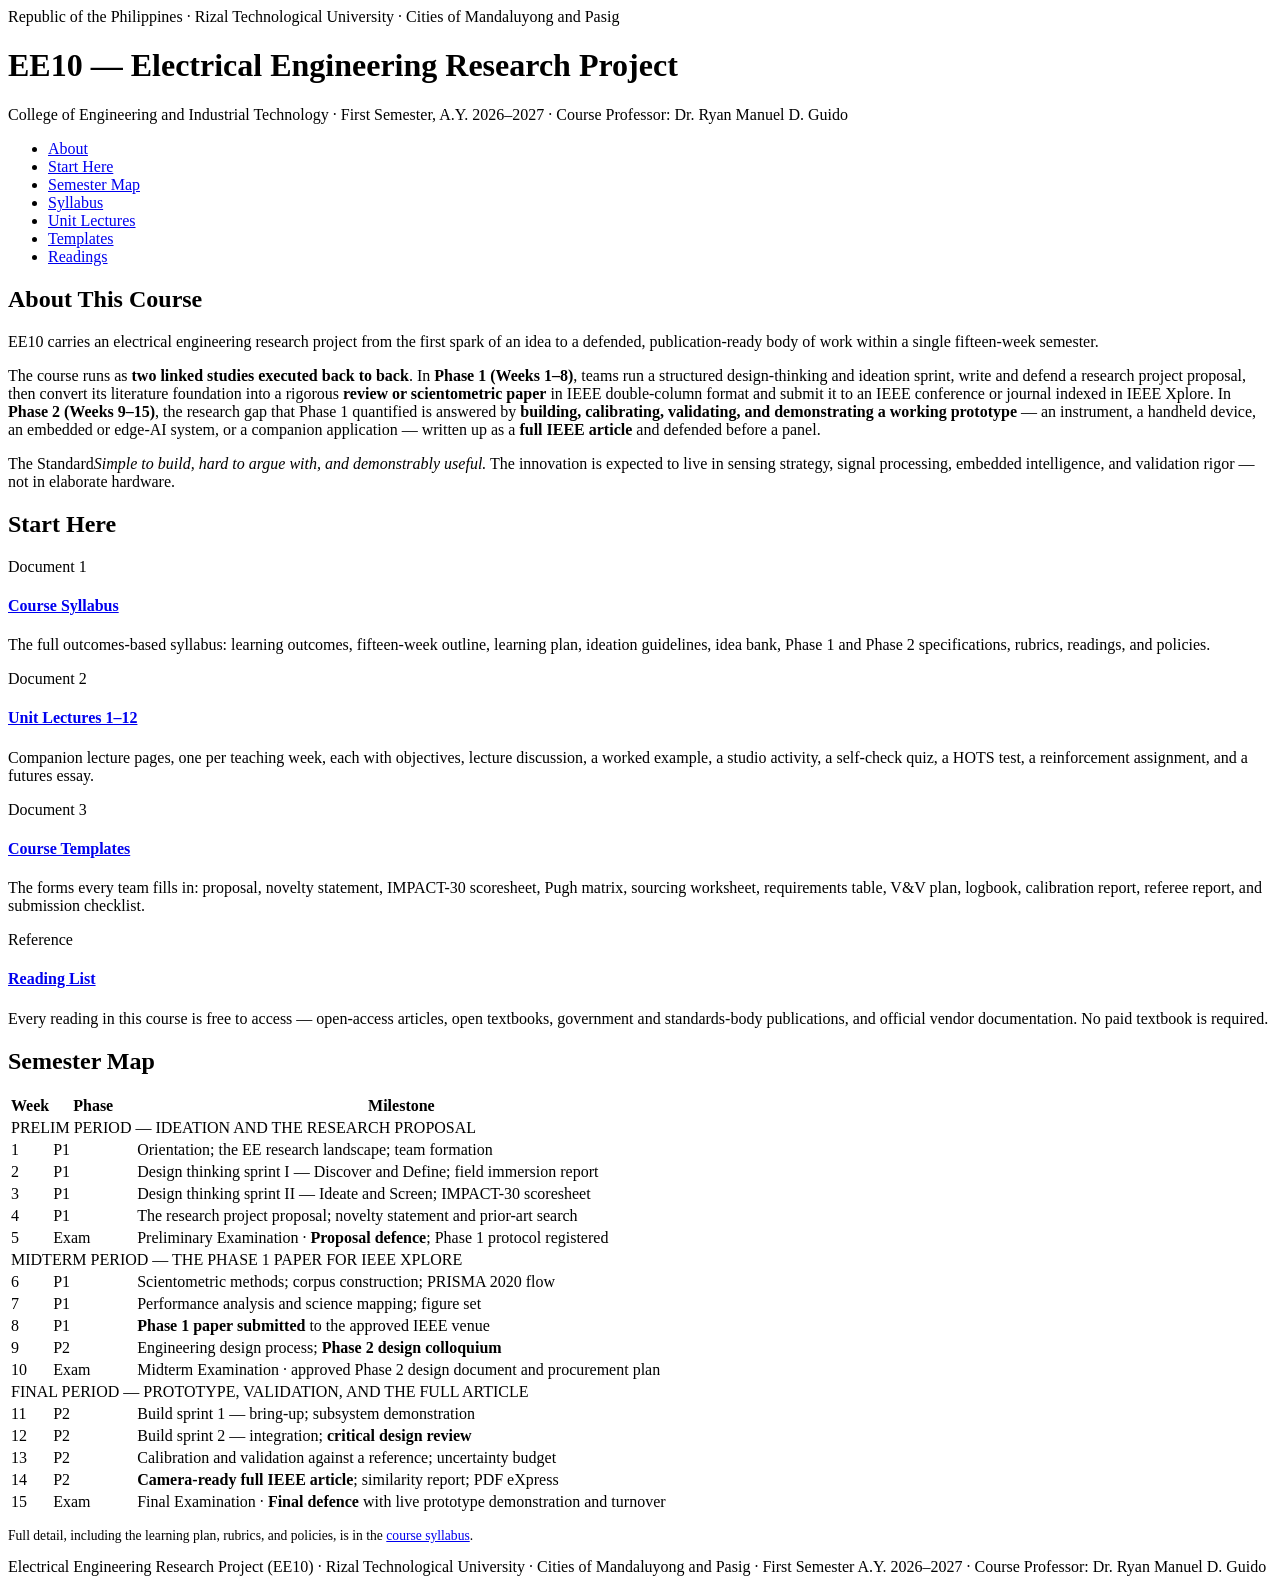
==== index.html @ f0bd81bd "Add files via upload" ====
<!DOCTYPE html>
<html lang="en">
<head>
<meta charset="UTF-8">
<meta name="viewport" content="width=device-width, initial-scale=1.0">
<title>EE10 — Electrical Engineering Research Project | Course Home</title>
<meta name="description" content="Course home for EE10 Electrical Engineering Research Project, Rizal Technological University. Fifteen-week outcomes-based course: research proposal, IEEE Xplore review/scientometric paper, prototype execution, and full IEEE article.">
<link rel="stylesheet" href="assets/css/rtu-course.css">
</head>
<body>

<header class="masthead">
  <div class="kicker">Republic of the Philippines · Rizal Technological University · Cities of Mandaluyong and Pasig</div>
  <h1>EE10 — Electrical Engineering Research Project</h1>
  <div class="subtitle">College of Engineering and Industrial Technology · First Semester, A.Y. 2026–2027 · Course Professor: Dr. Ryan Manuel D. Guido</div>
  <div class="rule"></div>
</header>

<nav class="sans">
  <ul>
    <li><a href="#about">About</a></li>
    <li><a href="#start">Start Here</a></li>
    <li><a href="#map">Semester Map</a></li>
    <li><a href="syllabus.html">Syllabus</a></li>
    <li><a href="units/index.html">Unit Lectures</a></li>
    <li><a href="templates/index.html">Templates</a></li>
    <li><a href="syllabus.html#readings">Readings</a></li>
  </ul>
</nav>

<main>

<section id="about">
  <h2>About This Course</h2>
  <p class="lead">EE10 carries an electrical engineering research project from the first spark of an idea to a defended, publication-ready body of work within a single fifteen-week semester.</p>
  <p>The course runs as <strong>two linked studies executed back to back</strong>. In <strong>Phase 1 (Weeks 1–8)</strong>, teams run a structured design-thinking and ideation sprint, write and defend a research project proposal, then convert its literature foundation into a rigorous <strong>review or scientometric paper</strong> in IEEE double-column format and submit it to an IEEE conference or journal indexed in IEEE Xplore. In <strong>Phase 2 (Weeks 9–15)</strong>, the research gap that Phase 1 quantified is answered by <strong>building, calibrating, validating, and demonstrating a working prototype</strong> — an instrument, a handheld device, an embedded or edge-AI system, or a companion application — written up as a <strong>full IEEE article</strong> and defended before a panel.</p>
  <div class="callout"><span class="label">The Standard</span><em>Simple to build, hard to argue with, and demonstrably useful.</em> The innovation is expected to live in sensing strategy, signal processing, embedded intelligence, and validation rigor — not in elaborate hardware.</div>
</section>

<section id="start">
  <h2>Start Here</h2>
  <div class="cardgrid">
    <div class="card">
      <div class="wk">Document 1</div>
      <h4><a href="syllabus.html">Course Syllabus</a></h4>
      <p>The full outcomes-based syllabus: learning outcomes, fifteen-week outline, learning plan, ideation guidelines, idea bank, Phase 1 and Phase 2 specifications, rubrics, readings, and policies.</p>
    </div>
    <div class="card">
      <div class="wk">Document 2</div>
      <h4><a href="units/index.html">Unit Lectures 1–12</a></h4>
      <p>Companion lecture pages, one per teaching week, each with objectives, lecture discussion, a worked example, a studio activity, a self-check quiz, a HOTS test, a reinforcement assignment, and a futures essay.</p>
    </div>
    <div class="card">
      <div class="wk">Document 3</div>
      <h4><a href="templates/index.html">Course Templates</a></h4>
      <p>The forms every team fills in: proposal, novelty statement, IMPACT-30 scoresheet, Pugh matrix, sourcing worksheet, requirements table, V&amp;V plan, logbook, calibration report, referee report, and submission checklist.</p>
    </div>
    <div class="card">
      <div class="wk">Reference</div>
      <h4><a href="syllabus.html#readings">Reading List</a></h4>
      <p>Every reading in this course is free to access — open-access articles, open textbooks, government and standards-body publications, and official vendor documentation. No paid textbook is required.</p>
    </div>
  </div>
</section>

<section id="map">
  <h2>Semester Map</h2>
  <table>
    <thead><tr><th class="week-col">Week</th><th style="width:80px">Phase</th><th>Milestone</th></tr></thead>
    <tbody>
      <tr class="unit-row"><td colspan="3">PRELIM PERIOD — IDEATION AND THE RESEARCH PROPOSAL</td></tr>
      <tr><td class="week-col">1</td><td><span class="badge p1" style="margin-left:0">P1</span></td><td>Orientation; the EE research landscape; team formation</td></tr>
      <tr><td class="week-col">2</td><td><span class="badge p1" style="margin-left:0">P1</span></td><td>Design thinking sprint I — Discover and Define; field immersion report</td></tr>
      <tr><td class="week-col">3</td><td><span class="badge p1" style="margin-left:0">P1</span></td><td>Design thinking sprint II — Ideate and Screen; IMPACT-30 scoresheet</td></tr>
      <tr><td class="week-col">4</td><td><span class="badge p1" style="margin-left:0">P1</span></td><td>The research project proposal; novelty statement and prior-art search</td></tr>
      <tr><td class="week-col">5</td><td><span class="badge mandated" style="margin-left:0">Exam</span></td><td>Preliminary Examination · <strong>Proposal defence</strong>; Phase 1 protocol registered</td></tr>
      <tr class="unit-row"><td colspan="3">MIDTERM PERIOD — THE PHASE 1 PAPER FOR IEEE XPLORE</td></tr>
      <tr><td class="week-col">6</td><td><span class="badge p1" style="margin-left:0">P1</span></td><td>Scientometric methods; corpus construction; PRISMA 2020 flow</td></tr>
      <tr><td class="week-col">7</td><td><span class="badge p1" style="margin-left:0">P1</span></td><td>Performance analysis and science mapping; figure set</td></tr>
      <tr><td class="week-col">8</td><td><span class="badge p1" style="margin-left:0">P1</span></td><td><strong>Phase 1 paper submitted</strong> to the approved IEEE venue</td></tr>
      <tr><td class="week-col">9</td><td><span class="badge p2" style="margin-left:0">P2</span></td><td>Engineering design process; <strong>Phase 2 design colloquium</strong></td></tr>
      <tr><td class="week-col">10</td><td><span class="badge mandated" style="margin-left:0">Exam</span></td><td>Midterm Examination · approved Phase 2 design document and procurement plan</td></tr>
      <tr class="unit-row"><td colspan="3">FINAL PERIOD — PROTOTYPE, VALIDATION, AND THE FULL ARTICLE</td></tr>
      <tr><td class="week-col">11</td><td><span class="badge p2" style="margin-left:0">P2</span></td><td>Build sprint 1 — bring-up; subsystem demonstration</td></tr>
      <tr><td class="week-col">12</td><td><span class="badge p2" style="margin-left:0">P2</span></td><td>Build sprint 2 — integration; <strong>critical design review</strong></td></tr>
      <tr><td class="week-col">13</td><td><span class="badge p2" style="margin-left:0">P2</span></td><td>Calibration and validation against a reference; uncertainty budget</td></tr>
      <tr><td class="week-col">14</td><td><span class="badge p2" style="margin-left:0">P2</span></td><td><strong>Camera-ready full IEEE article</strong>; similarity report; PDF eXpress</td></tr>
      <tr><td class="week-col">15</td><td><span class="badge mandated" style="margin-left:0">Exam</span></td><td>Final Examination · <strong>Final defence</strong> with live prototype demonstration and turnover</td></tr>
    </tbody>
  </table>
  <p class="sans" style="font-size:.85rem;color:var(--muted)">Full detail, including the learning plan, rubrics, and policies, is in the <a href="syllabus.html">course syllabus</a>.</p>
</section>

</main>

<footer>
  Electrical Engineering Research Project (EE10) · Rizal Technological University · Cities of Mandaluyong and Pasig · First Semester A.Y. 2026–2027 · Course Professor: Dr. Ryan Manuel D. Guido
</footer>

<script>
(function(){
  function go(e){
    var href=this.getAttribute('href');
    if(!href||href.charAt(0)!=='#')return;
    var el=document.getElementById(href.slice(1));
    if(el){e.preventDefault();el.scrollIntoView({behavior:'smooth',block:'start'});
      if(history&&history.replaceState){history.replaceState(null,'',href);}}
  }
  document.querySelectorAll('a[href^="#"]').forEach(function(a){a.addEventListener('click',go);});
})();
</script>
</body>
</html>
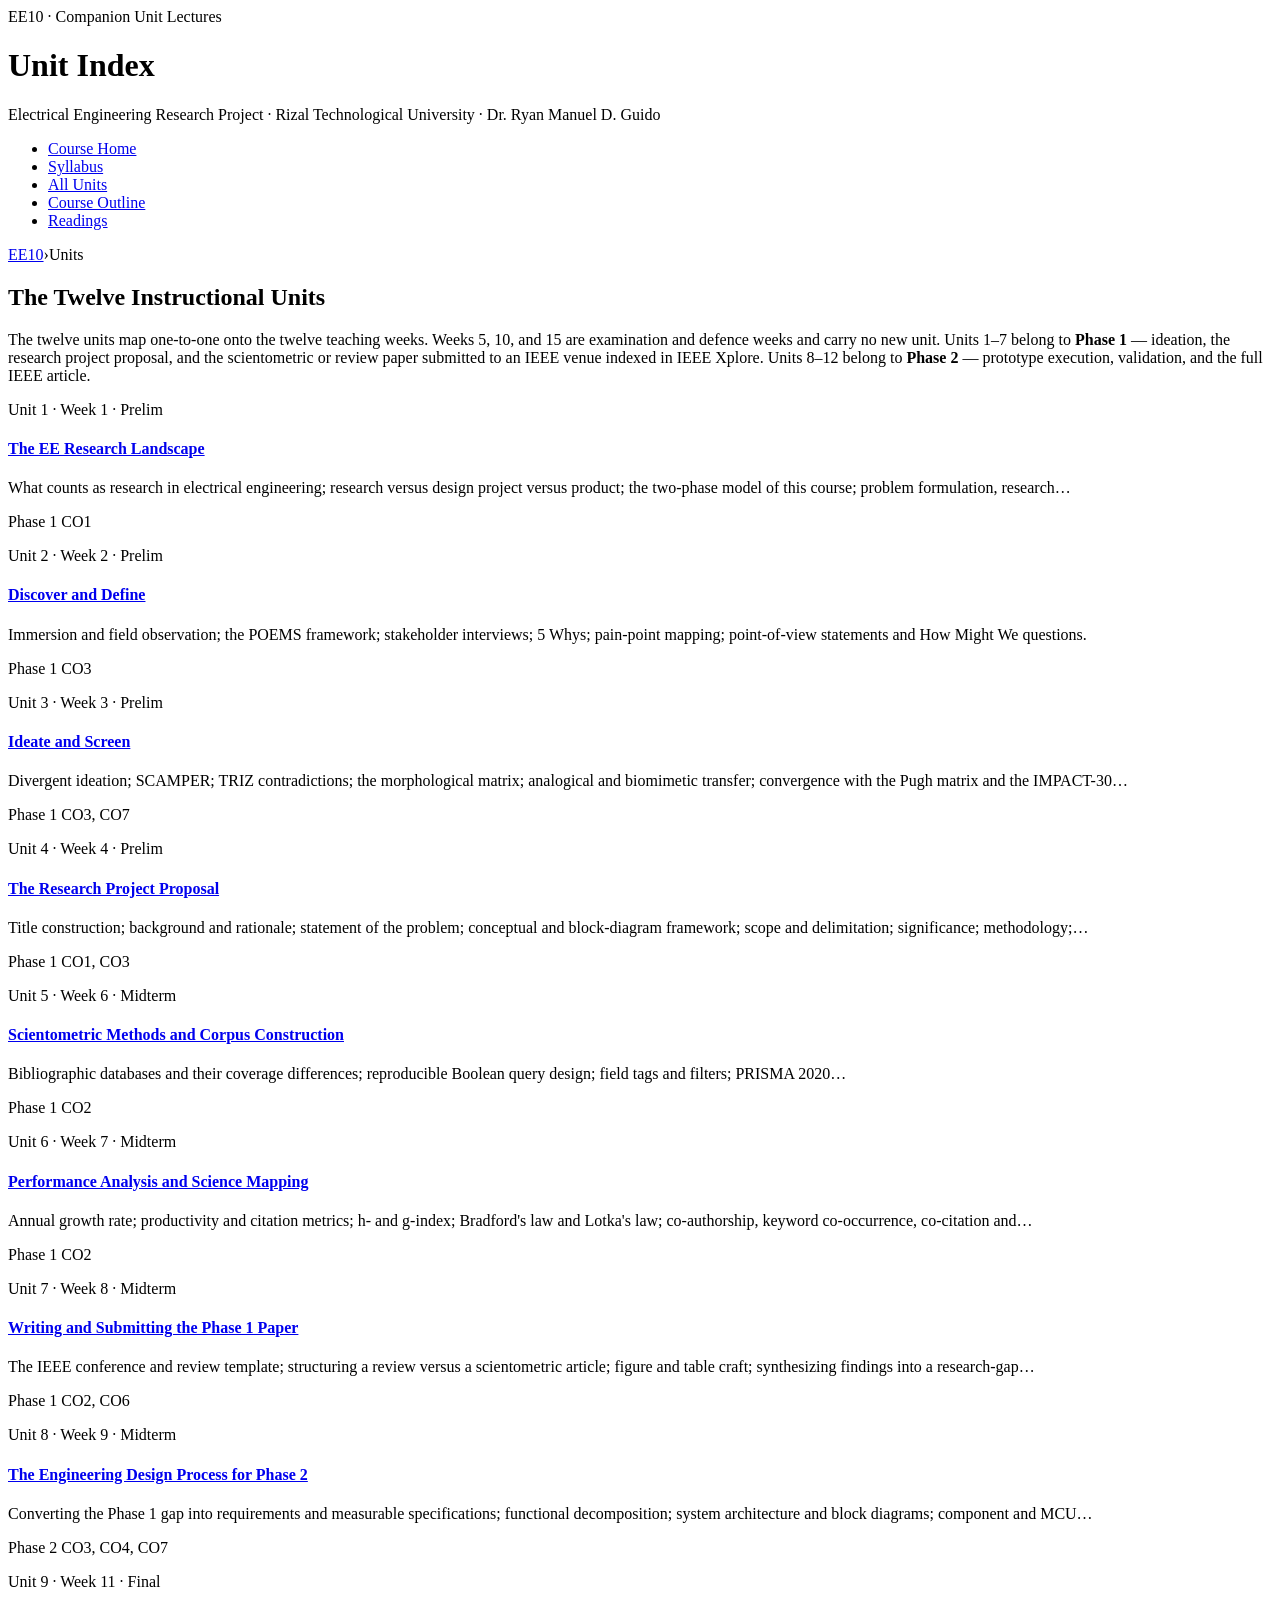
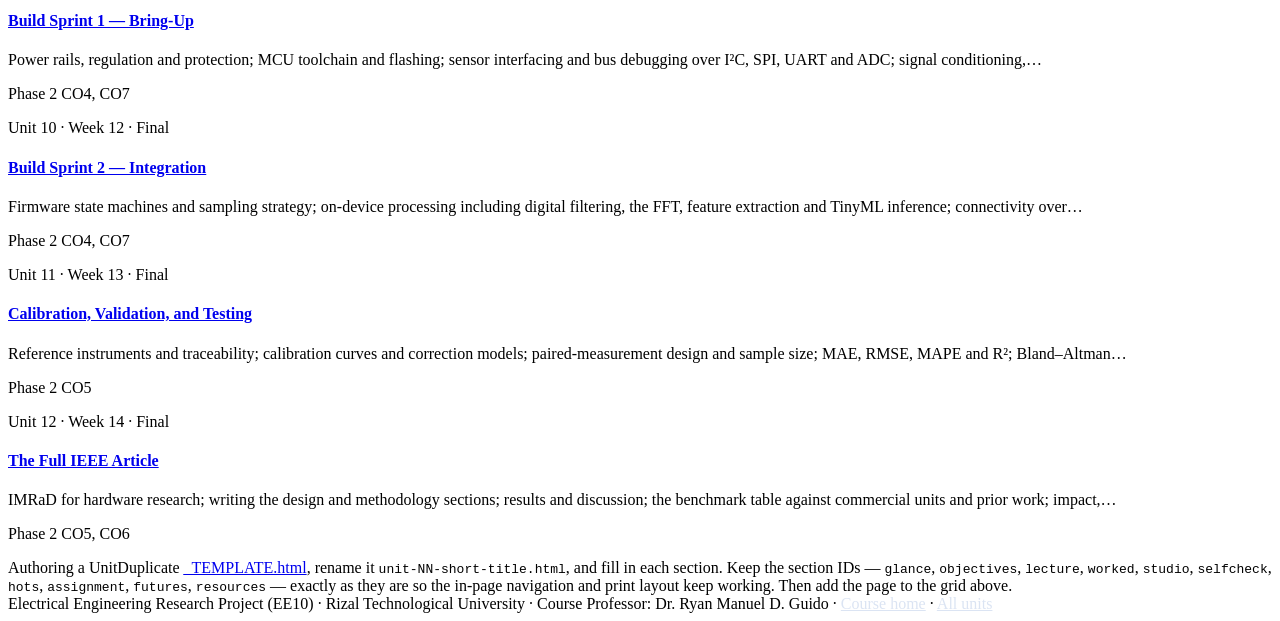
==== commit c7b09f5f: "Add files via upload" ====
--- a/index.html
+++ b/index.html
@@ -3,101 +3,121 @@
 <head>
 <meta charset="UTF-8">
 <meta name="viewport" content="width=device-width, initial-scale=1.0">
-<title>EE10 — Electrical Engineering Research Project | Course Home</title>
-<meta name="description" content="Course home for EE10 Electrical Engineering Research Project, Rizal Technological University. Fifteen-week outcomes-based course: research proposal, IEEE Xplore review/scientometric paper, prototype execution, and full IEEE article.">
-<link rel="stylesheet" href="assets/css/rtu-course.css">
+<title>Unit Index | EE10</title>
+<link rel="stylesheet" href="../assets/css/rtu-course.css">
 </head>
 <body>
 
 <header class="masthead">
-  <div class="kicker">Republic of the Philippines · Rizal Technological University · Cities of Mandaluyong and Pasig</div>
-  <h1>EE10 — Electrical Engineering Research Project</h1>
-  <div class="subtitle">College of Engineering and Industrial Technology · First Semester, A.Y. 2026–2027 · Course Professor: Dr. Ryan Manuel D. Guido</div>
+  <div class="kicker">EE10 · Companion Unit Lectures</div>
+  <h1>Unit Index</h1>
+  <div class="subtitle">Electrical Engineering Research Project · Rizal Technological University · Dr. Ryan Manuel D. Guido</div>
   <div class="rule"></div>
 </header>
 
 <nav class="sans">
   <ul>
-    <li><a href="#about">About</a></li>
-    <li><a href="#start">Start Here</a></li>
-    <li><a href="#map">Semester Map</a></li>
-    <li><a href="syllabus.html">Syllabus</a></li>
-    <li><a href="units/index.html">Unit Lectures</a></li>
-    <li><a href="templates/index.html">Templates</a></li>
-    <li><a href="syllabus.html#readings">Readings</a></li>
+    <li><a href="../index.html">Course Home</a></li>
+    <li><a href="../syllabus.html">Syllabus</a></li>
+    <li><a href="#units">All Units</a></li>
+    <li><a href="../syllabus.html#outline">Course Outline</a></li>
+    <li><a href="../syllabus.html#readings">Readings</a></li>
   </ul>
 </nav>
 
 <main>
+<div class="crumb"><a href="../index.html">EE10</a><span>&rsaquo;</span>Units</div>
 
-<section id="about">
-  <h2>About This Course</h2>
-  <p class="lead">EE10 carries an electrical engineering research project from the first spark of an idea to a defended, publication-ready body of work within a single fifteen-week semester.</p>
-  <p>The course runs as <strong>two linked studies executed back to back</strong>. In <strong>Phase 1 (Weeks 1–8)</strong>, teams run a structured design-thinking and ideation sprint, write and defend a research project proposal, then convert its literature foundation into a rigorous <strong>review or scientometric paper</strong> in IEEE double-column format and submit it to an IEEE conference or journal indexed in IEEE Xplore. In <strong>Phase 2 (Weeks 9–15)</strong>, the research gap that Phase 1 quantified is answered by <strong>building, calibrating, validating, and demonstrating a working prototype</strong> — an instrument, a handheld device, an embedded or edge-AI system, or a companion application — written up as a <strong>full IEEE article</strong> and defended before a panel.</p>
-  <div class="callout"><span class="label">The Standard</span><em>Simple to build, hard to argue with, and demonstrably useful.</em> The innovation is expected to live in sensing strategy, signal processing, embedded intelligence, and validation rigor — not in elaborate hardware.</div>
-</section>
-
-<section id="start">
-  <h2>Start Here</h2>
+<!-- ============ UNITS ============ -->
+<section id="units">
+  <h2>The Twelve Instructional Units</h2>
+  <p>The twelve units map one-to-one onto the twelve teaching weeks. Weeks 5, 10, and 15 are examination and defence weeks and carry no new unit. Units 1–7 belong to <strong>Phase 1</strong> — ideation, the research project proposal, and the scientometric or review paper submitted to an IEEE venue indexed in IEEE Xplore. Units 8–12 belong to <strong>Phase 2</strong> — prototype execution, validation, and the full IEEE article.</p>
   <div class="cardgrid">
     <div class="card">
-      <div class="wk">Document 1</div>
-      <h4><a href="syllabus.html">Course Syllabus</a></h4>
-      <p>The full outcomes-based syllabus: learning outcomes, fifteen-week outline, learning plan, ideation guidelines, idea bank, Phase 1 and Phase 2 specifications, rubrics, readings, and policies.</p>
+      <div class="wk">Unit 1 · Week 1 · Prelim</div>
+      <h4><a href="unit-01-the-ee-research-landscape.html">The EE Research Landscape</a></h4>
+      <p>What counts as research in electrical engineering; research versus design project versus product; the two-phase model of this course; problem formulation, research…</p>
+      <p style="margin-top:8px"><span class="badge p1" style="margin-left:0">Phase 1</span> <span class="badge new">CO1</span></p>
     </div>
     <div class="card">
-      <div class="wk">Document 2</div>
-      <h4><a href="units/index.html">Unit Lectures 1–12</a></h4>
-      <p>Companion lecture pages, one per teaching week, each with objectives, lecture discussion, a worked example, a studio activity, a self-check quiz, a HOTS test, a reinforcement assignment, and a futures essay.</p>
+      <div class="wk">Unit 2 · Week 2 · Prelim</div>
+      <h4><a href="unit-02-discover-and-define.html">Discover and Define</a></h4>
+      <p>Immersion and field observation; the POEMS framework; stakeholder interviews; 5 Whys; pain-point mapping; point-of-view statements and How Might We questions.</p>
+      <p style="margin-top:8px"><span class="badge p1" style="margin-left:0">Phase 1</span> <span class="badge new">CO3</span></p>
     </div>
     <div class="card">
-      <div class="wk">Document 3</div>
-      <h4><a href="templates/index.html">Course Templates</a></h4>
-      <p>The forms every team fills in: proposal, novelty statement, IMPACT-30 scoresheet, Pugh matrix, sourcing worksheet, requirements table, V&amp;V plan, logbook, calibration report, referee report, and submission checklist.</p>
+      <div class="wk">Unit 3 · Week 3 · Prelim</div>
+      <h4><a href="unit-03-ideate-and-screen.html">Ideate and Screen</a></h4>
+      <p>Divergent ideation; SCAMPER; TRIZ contradictions; the morphological matrix; analogical and biomimetic transfer; convergence with the Pugh matrix and the IMPACT-30…</p>
+      <p style="margin-top:8px"><span class="badge p1" style="margin-left:0">Phase 1</span> <span class="badge new">CO3, CO7</span></p>
     </div>
     <div class="card">
-      <div class="wk">Reference</div>
-      <h4><a href="syllabus.html#readings">Reading List</a></h4>
-      <p>Every reading in this course is free to access — open-access articles, open textbooks, government and standards-body publications, and official vendor documentation. No paid textbook is required.</p>
+      <div class="wk">Unit 4 · Week 4 · Prelim</div>
+      <h4><a href="unit-04-the-research-project-proposal.html">The Research Project Proposal</a></h4>
+      <p>Title construction; background and rationale; statement of the problem; conceptual and block-diagram framework; scope and delimitation; significance; methodology;…</p>
+      <p style="margin-top:8px"><span class="badge p1" style="margin-left:0">Phase 1</span> <span class="badge new">CO1, CO3</span></p>
+    </div>
+    <div class="card">
+      <div class="wk">Unit 5 · Week 6 · Midterm</div>
+      <h4><a href="unit-05-scientometric-methods-and-corpus-construction.html">Scientometric Methods and Corpus Construction</a></h4>
+      <p>Bibliographic databases and their coverage differences; reproducible Boolean query design; field tags and filters; PRISMA 2020…</p>
+      <p style="margin-top:8px"><span class="badge p1" style="margin-left:0">Phase 1</span> <span class="badge new">CO2</span></p>
+    </div>
+    <div class="card">
+      <div class="wk">Unit 6 · Week 7 · Midterm</div>
+      <h4><a href="unit-06-performance-analysis-and-science-mapping.html">Performance Analysis and Science Mapping</a></h4>
+      <p>Annual growth rate; productivity and citation metrics; h- and g-index; Bradford's law and Lotka's law; co-authorship, keyword co-occurrence, co-citation and…</p>
+      <p style="margin-top:8px"><span class="badge p1" style="margin-left:0">Phase 1</span> <span class="badge new">CO2</span></p>
+    </div>
+    <div class="card">
+      <div class="wk">Unit 7 · Week 8 · Midterm</div>
+      <h4><a href="unit-07-writing-and-submitting-the-phase-1-paper.html">Writing and Submitting the Phase 1 Paper</a></h4>
+      <p>The IEEE conference and review template; structuring a review versus a scientometric article; figure and table craft; synthesizing findings into a research-gap…</p>
+      <p style="margin-top:8px"><span class="badge p1" style="margin-left:0">Phase 1</span> <span class="badge new">CO2, CO6</span></p>
+    </div>
+    <div class="card">
+      <div class="wk">Unit 8 · Week 9 · Midterm</div>
+      <h4><a href="unit-08-the-engineering-design-process-for-phase-2.html">The Engineering Design Process for Phase 2</a></h4>
+      <p>Converting the Phase 1 gap into requirements and measurable specifications; functional decomposition; system architecture and block diagrams; component and MCU…</p>
+      <p style="margin-top:8px"><span class="badge p2" style="margin-left:0">Phase 2</span> <span class="badge new">CO3, CO4, CO7</span></p>
+    </div>
+    <div class="card">
+      <div class="wk">Unit 9 · Week 11 · Final</div>
+      <h4><a href="unit-09-build-sprint-1-bring-up.html">Build Sprint 1 — Bring-Up</a></h4>
+      <p>Power rails, regulation and protection; MCU toolchain and flashing; sensor interfacing and bus debugging over I²C, SPI, UART and ADC; signal conditioning,…</p>
+      <p style="margin-top:8px"><span class="badge p2" style="margin-left:0">Phase 2</span> <span class="badge new">CO4, CO7</span></p>
+    </div>
+    <div class="card">
+      <div class="wk">Unit 10 · Week 12 · Final</div>
+      <h4><a href="unit-10-build-sprint-2-integration.html">Build Sprint 2 — Integration</a></h4>
+      <p>Firmware state machines and sampling strategy; on-device processing including digital filtering, the FFT, feature extraction and TinyML inference; connectivity over…</p>
+      <p style="margin-top:8px"><span class="badge p2" style="margin-left:0">Phase 2</span> <span class="badge new">CO4, CO7</span></p>
+    </div>
+    <div class="card">
+      <div class="wk">Unit 11 · Week 13 · Final</div>
+      <h4><a href="unit-11-calibration-validation-and-testing.html">Calibration, Validation, and Testing</a></h4>
+      <p>Reference instruments and traceability; calibration curves and correction models; paired-measurement design and sample size; MAE, RMSE, MAPE and R²; Bland–Altman…</p>
+      <p style="margin-top:8px"><span class="badge p2" style="margin-left:0">Phase 2</span> <span class="badge new">CO5</span></p>
+    </div>
+    <div class="card">
+      <div class="wk">Unit 12 · Week 14 · Final</div>
+      <h4><a href="unit-12-the-full-ieee-article.html">The Full IEEE Article</a></h4>
+      <p>IMRaD for hardware research; writing the design and methodology sections; results and discussion; the benchmark table against commercial units and prior work; impact,…</p>
+      <p style="margin-top:8px"><span class="badge p2" style="margin-left:0">Phase 2</span> <span class="badge new">CO5, CO6</span></p>
     </div>
   </div>
-</section>
-
-<section id="map">
-  <h2>Semester Map</h2>
-  <table>
-    <thead><tr><th class="week-col">Week</th><th style="width:80px">Phase</th><th>Milestone</th></tr></thead>
-    <tbody>
-      <tr class="unit-row"><td colspan="3">PRELIM PERIOD — IDEATION AND THE RESEARCH PROPOSAL</td></tr>
-      <tr><td class="week-col">1</td><td><span class="badge p1" style="margin-left:0">P1</span></td><td>Orientation; the EE research landscape; team formation</td></tr>
-      <tr><td class="week-col">2</td><td><span class="badge p1" style="margin-left:0">P1</span></td><td>Design thinking sprint I — Discover and Define; field immersion report</td></tr>
-      <tr><td class="week-col">3</td><td><span class="badge p1" style="margin-left:0">P1</span></td><td>Design thinking sprint II — Ideate and Screen; IMPACT-30 scoresheet</td></tr>
-      <tr><td class="week-col">4</td><td><span class="badge p1" style="margin-left:0">P1</span></td><td>The research project proposal; novelty statement and prior-art search</td></tr>
-      <tr><td class="week-col">5</td><td><span class="badge mandated" style="margin-left:0">Exam</span></td><td>Preliminary Examination · <strong>Proposal defence</strong>; Phase 1 protocol registered</td></tr>
-      <tr class="unit-row"><td colspan="3">MIDTERM PERIOD — THE PHASE 1 PAPER FOR IEEE XPLORE</td></tr>
-      <tr><td class="week-col">6</td><td><span class="badge p1" style="margin-left:0">P1</span></td><td>Scientometric methods; corpus construction; PRISMA 2020 flow</td></tr>
-      <tr><td class="week-col">7</td><td><span class="badge p1" style="margin-left:0">P1</span></td><td>Performance analysis and science mapping; figure set</td></tr>
-      <tr><td class="week-col">8</td><td><span class="badge p1" style="margin-left:0">P1</span></td><td><strong>Phase 1 paper submitted</strong> to the approved IEEE venue</td></tr>
-      <tr><td class="week-col">9</td><td><span class="badge p2" style="margin-left:0">P2</span></td><td>Engineering design process; <strong>Phase 2 design colloquium</strong></td></tr>
-      <tr><td class="week-col">10</td><td><span class="badge mandated" style="margin-left:0">Exam</span></td><td>Midterm Examination · approved Phase 2 design document and procurement plan</td></tr>
-      <tr class="unit-row"><td colspan="3">FINAL PERIOD — PROTOTYPE, VALIDATION, AND THE FULL ARTICLE</td></tr>
-      <tr><td class="week-col">11</td><td><span class="badge p2" style="margin-left:0">P2</span></td><td>Build sprint 1 — bring-up; subsystem demonstration</td></tr>
-      <tr><td class="week-col">12</td><td><span class="badge p2" style="margin-left:0">P2</span></td><td>Build sprint 2 — integration; <strong>critical design review</strong></td></tr>
-      <tr><td class="week-col">13</td><td><span class="badge p2" style="margin-left:0">P2</span></td><td>Calibration and validation against a reference; uncertainty budget</td></tr>
-      <tr><td class="week-col">14</td><td><span class="badge p2" style="margin-left:0">P2</span></td><td><strong>Camera-ready full IEEE article</strong>; similarity report; PDF eXpress</td></tr>
-      <tr><td class="week-col">15</td><td><span class="badge mandated" style="margin-left:0">Exam</span></td><td>Final Examination · <strong>Final defence</strong> with live prototype demonstration and turnover</td></tr>
-    </tbody>
-  </table>
-  <p class="sans" style="font-size:.85rem;color:var(--muted)">Full detail, including the learning plan, rubrics, and policies, is in the <a href="syllabus.html">course syllabus</a>.</p>
+  <div class="callout"><span class="label">Authoring a Unit</span>Duplicate <a href="_TEMPLATE.html">_TEMPLATE.html</a>, rename it <code>unit-NN-short-title.html</code>, and fill in each section. Keep the section IDs — <code>glance</code>, <code>objectives</code>, <code>lecture</code>, <code>worked</code>, <code>studio</code>, <code>selfcheck</code>, <code>hots</code>, <code>assignment</code>, <code>futures</code>, <code>resources</code> — exactly as they are so the in-page navigation and print layout keep working. Then add the page to the grid above.</div>
 </section>
 
 </main>
 
 <footer>
-  Electrical Engineering Research Project (EE10) · Rizal Technological University · Cities of Mandaluyong and Pasig · First Semester A.Y. 2026–2027 · Course Professor: Dr. Ryan Manuel D. Guido
+  Electrical Engineering Research Project (EE10) · Rizal Technological University · Course Professor: Dr. Ryan Manuel D. Guido ·
+  <a href="../index.html" style="color:#dbe4f3">Course home</a> · <a href="index.html" style="color:#dbe4f3">All units</a>
 </footer>
 
 <script>
+/* Smooth in-page navigation that works inside sandboxed preview frames */
 (function(){
   function go(e){
     var href=this.getAttribute('href');
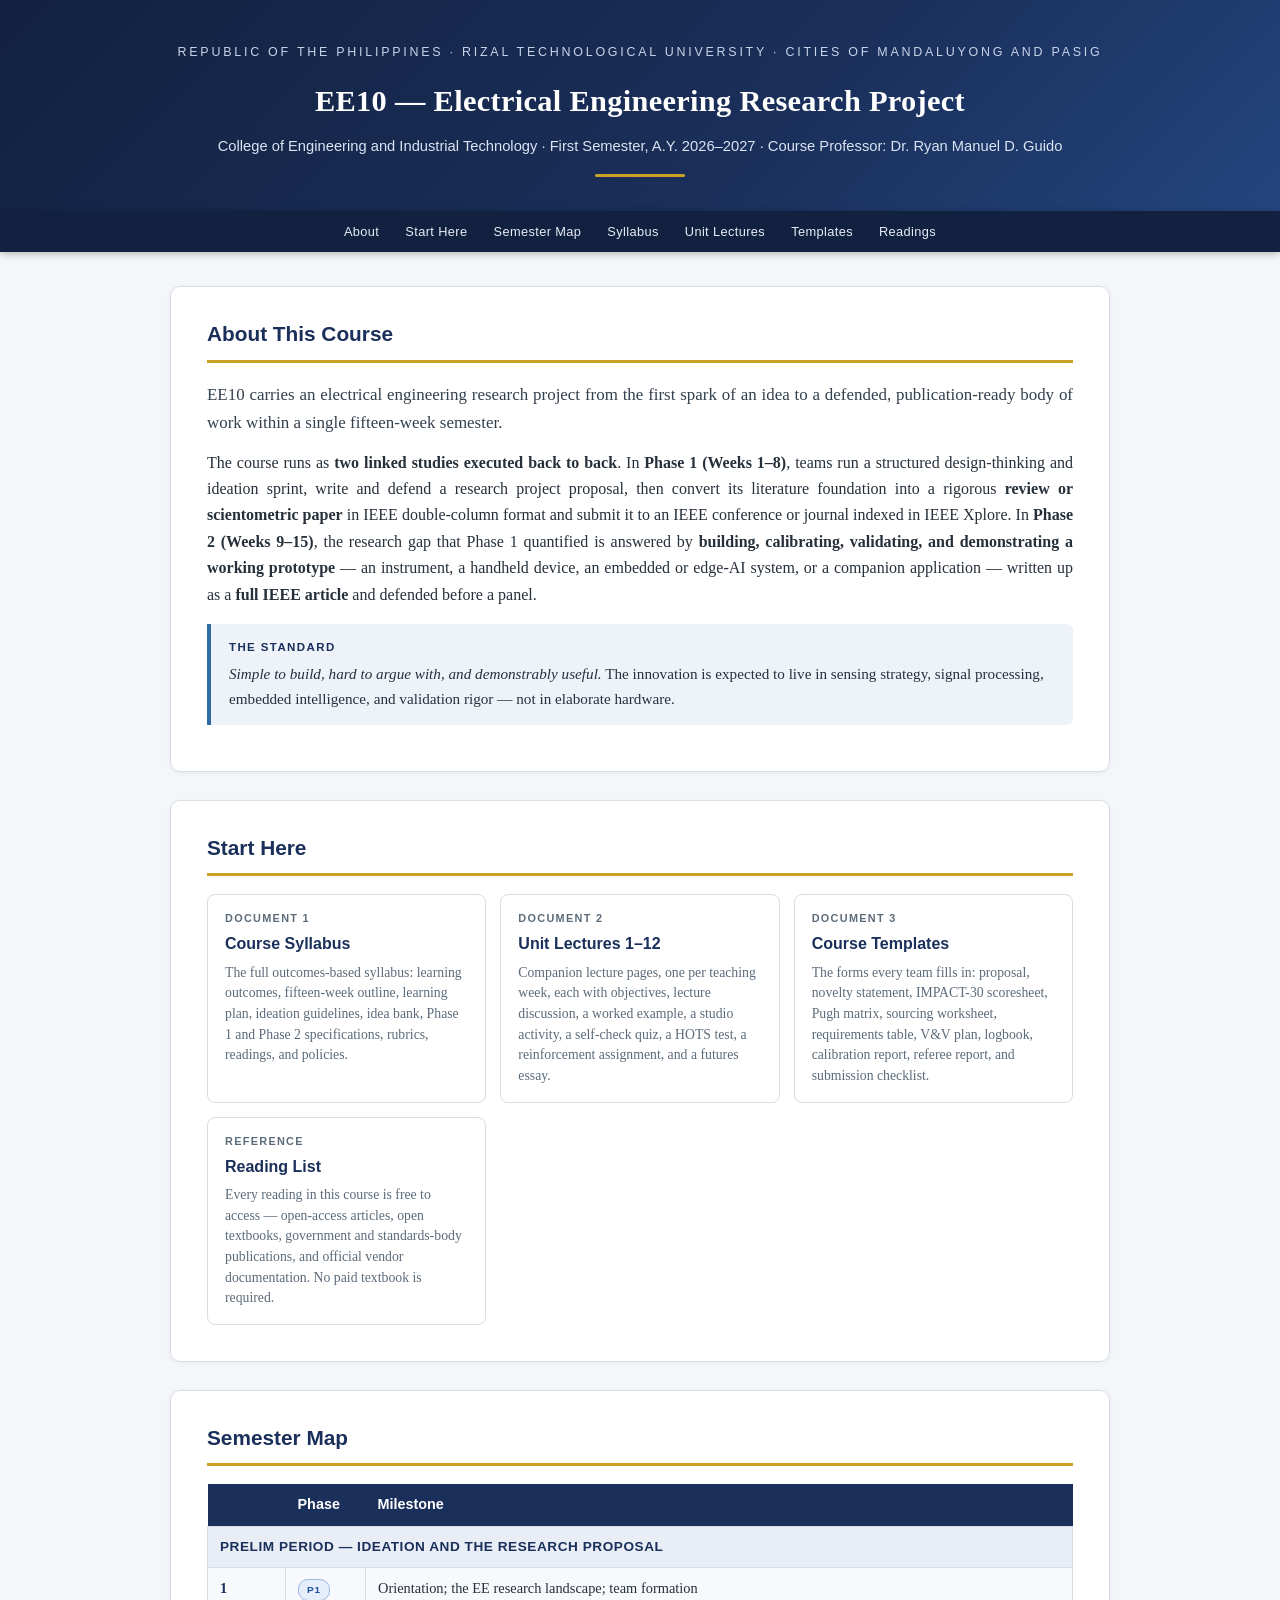
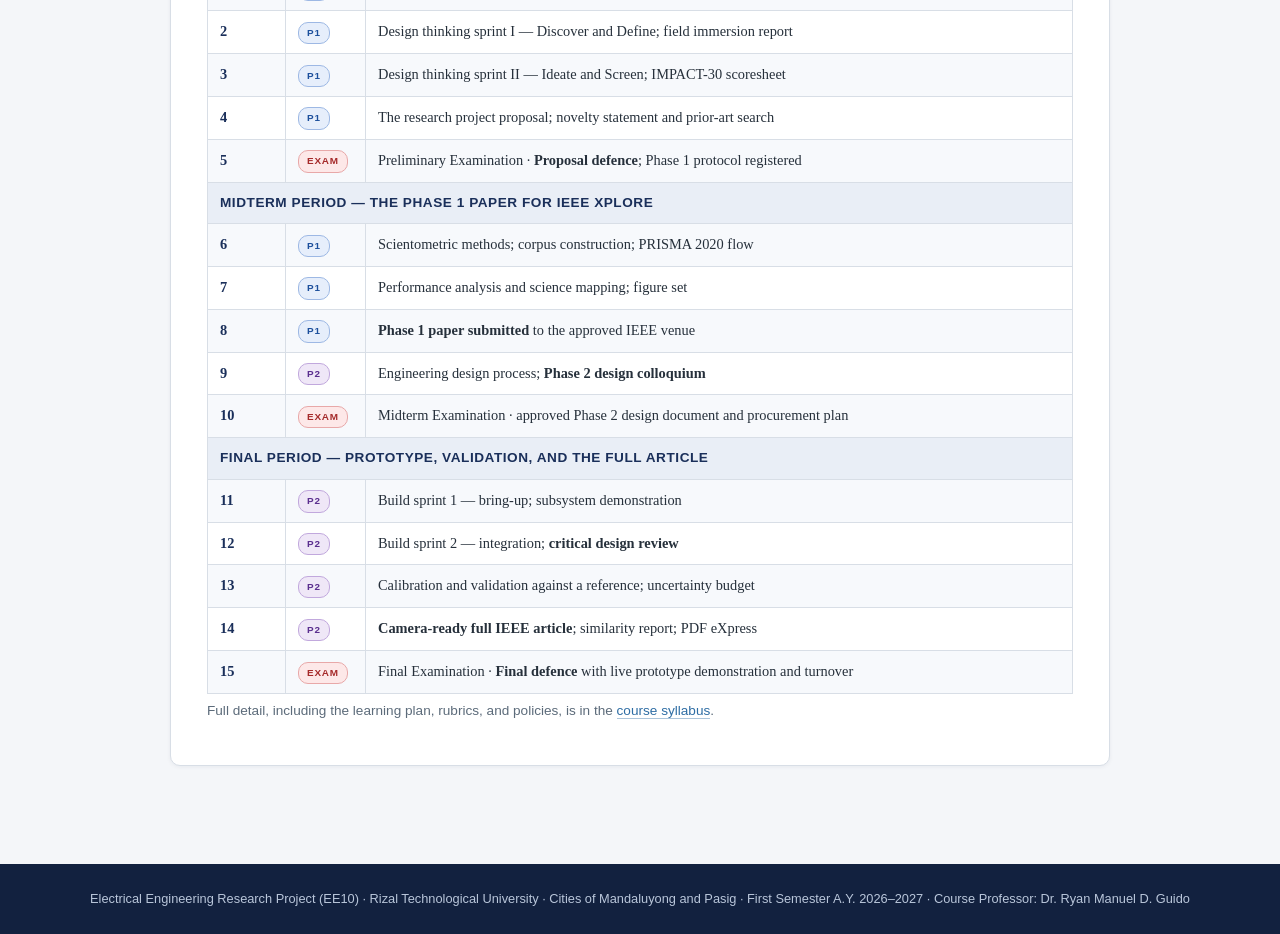
==== commit 8cdf5d4b: "Add files via upload" ====
--- a/index.html
+++ b/index.html
@@ -3,121 +3,240 @@
 <head>
 <meta charset="UTF-8">
 <meta name="viewport" content="width=device-width, initial-scale=1.0">
-<title>Unit Index | EE10</title>
-<link rel="stylesheet" href="../assets/css/rtu-course.css">
+<title>EE10 — Electrical Engineering Research Project | Course Home</title>
+<meta name="description" content="Course home for EE10 Electrical Engineering Research Project, Rizal Technological University. Fifteen-week outcomes-based course: research proposal, IEEE Xplore review/scientometric paper, prototype execution, and full IEEE article.">
+<!-- ------------------------------------------------------------------
+     Inlined copy of assets/css/rtu-course.css.
+     It is here so this page renders correctly on its own — opened directly,
+     emailed, previewed in a viewer that cannot fetch sibling files, or run
+     from a folder where assets/ is missing.
+     The <link> below loads the shared stylesheet when it IS reachable and,
+     coming later in the cascade, overrides this copy. Edit the shared file
+     for site-wide changes, then re-run tools/inline-css.py to refresh every
+     inlined copy.
+     ------------------------------------------------------------------ -->
+<style>
+/* ==========================================================================
+   RTU Course Theme  —  EE10 Electrical Engineering Research Project
+   Rizal Technological University · Cities of Mandaluyong and Pasig
+   Course Professor: Dr. Ryan Manuel D. Guido
+   --------------------------------------------------------------------------
+   Shared stylesheet for index.html and units/*.html.
+   syllabus.html intentionally carries its own inline copy of the base theme
+   so that it renders correctly when opened, emailed, or printed on its own.
+   If you change a colour or type rule here, mirror it in syllabus.html.
+   ========================================================================== */
+
+  :root{
+    --navy:#1a2f5a; --navy-dark:#12213f; --gold:#c9a227; --accent:#2e6da4;
+    --new:#0e7c4a; --upd:#b3541e; --ink:#26303b; --muted:#5c6b7a;
+    --line:#d8dee6; --bg:#f4f6f9; --card:#ffffff;
+  }
+  *{box-sizing:border-box;margin:0;padding:0;}
+  html{scroll-behavior:smooth;}
+  body{font-family:Georgia,'Times New Roman',serif;color:var(--ink);background:var(--bg);line-height:1.65;}
+  .sans{font-family:'Segoe UI',Arial,Helvetica,sans-serif;}
+
+  header.masthead{background:linear-gradient(135deg,var(--navy-dark),var(--navy) 60%,#24457e);color:#fff;padding:42px 24px 34px;text-align:center;}
+  header.masthead .kicker{font-family:'Segoe UI',Arial,sans-serif;font-size:.78rem;letter-spacing:.22em;text-transform:uppercase;color:#c7d3e8;}
+  header.masthead h1{font-size:1.9rem;margin:.45em auto .25em;max-width:900px;letter-spacing:.01em;}
+  header.masthead .subtitle{font-family:'Segoe UI',Arial,sans-serif;color:#dbe4f3;font-size:.92rem;}
+  header.masthead .rule{width:90px;height:3px;background:var(--gold);margin:16px auto 0;border-radius:2px;}
+
+  nav{position:sticky;top:0;z-index:50;background:var(--navy-dark);box-shadow:0 2px 8px rgba(0,0,0,.25);}
+  nav ul{display:flex;flex-wrap:wrap;justify-content:center;list-style:none;}
+  nav a{display:block;padding:10px 13px;color:#e7edf7;text-decoration:none;font-family:'Segoe UI',Arial,sans-serif;font-size:.8rem;letter-spacing:.03em;}
+  nav a:hover{background:var(--navy);color:var(--gold);}
+
+  main{max-width:980px;margin:0 auto;padding:34px 20px 70px;}
+  section{background:var(--card);border:1px solid var(--line);border-radius:10px;padding:30px 36px;margin-bottom:28px;box-shadow:0 1px 4px rgba(20,35,60,.06);scroll-margin-top:64px}
+  h2{font-family:'Segoe UI',Arial,sans-serif;color:var(--navy);font-size:1.3rem;border-bottom:3px solid var(--gold);padding-bottom:8px;margin-bottom:18px;}
+  h3{font-family:'Segoe UI',Arial,sans-serif;color:var(--accent);font-size:1.06rem;margin:24px 0 10px;}
+  h4{font-family:'Segoe UI',Arial,sans-serif;color:var(--navy);font-size:.95rem;margin:16px 0 6px;}
+  p{margin-bottom:13px;text-align:justify;}
+  ul.plain{margin:0 0 13px 24px;}
+  ul.plain li{margin-bottom:6px;}
+  ol.plain{margin:0 0 13px 26px;}
+  ol.plain li{margin-bottom:6px;}
+
+  .lead{font-size:1.06rem;color:#33404e;}
+  .callout{background:#eef3fa;border-left:4px solid var(--accent);padding:14px 18px;border-radius:0 6px 6px 0;margin:16px 0;font-size:.95rem;}
+  .callout.gold{background:#faf6e9;border-left-color:var(--gold);}
+  .callout.green{background:#f2f7ee;border-left-color:var(--new);}
+  .callout.red{background:#fdf1f1;border-left-color:#a52a2a;}
+  .callout .label{display:block;font-family:'Segoe UI',Arial,sans-serif;font-weight:700;font-size:.72rem;letter-spacing:.12em;text-transform:uppercase;color:var(--navy);margin-bottom:4px;}
+
+  .info-grid{display:grid;grid-template-columns:200px 1fr;gap:8px 18px;font-size:.98rem;}
+  .info-grid dt{font-family:'Segoe UI',Arial,sans-serif;font-weight:600;color:var(--navy);}
+  .info-grid dd{margin:0;}
+
+  .badge{display:inline-block;font-family:'Segoe UI',Arial,sans-serif;font-size:.62rem;font-weight:700;letter-spacing:.08em;padding:2px 8px;border-radius:10px;vertical-align:middle;text-transform:uppercase;margin-left:6px;}
+  .badge.new{background:#e2f4ea;color:var(--new);border:1px solid #9fd4b6;}
+  .badge.updated{background:#fbeadd;color:var(--upd);border:1px solid #e2b28c;}
+  .badge.mandated{background:#fde8e8;color:#a52a2a;border:1px solid #e8a8a8;}
+  .badge.p1{background:#e6eefb;color:#1c4f9c;border:1px solid #9db8e4;}
+  .badge.p2{background:#efe7f7;color:#5b2f8f;border:1px solid #c1a8dd;}
+
+  table{width:100%;border-collapse:collapse;font-size:.9rem;margin:14px 0 6px;}
+  th{background:var(--navy);color:#fff;font-family:'Segoe UI',Arial,sans-serif;font-weight:600;padding:9px 12px;text-align:left;}
+  td{border:1px solid var(--line);padding:9px 12px;vertical-align:top;background:#fff;}
+  tr:nth-child(even) td{background:#f7f9fc;}
+  .unit-row td{background:#e9eef6 !important;color:var(--navy);font-family:'Segoe UI',Arial,sans-serif;font-weight:700;letter-spacing:.04em;font-size:.85rem;}
+  .week-col{width:78px;white-space:nowrap;font-weight:600;color:var(--navy);}
+  .period-banner{background:linear-gradient(90deg,var(--navy),#2c4d88);color:#fff;font-family:'Segoe UI',Arial,sans-serif;font-weight:600;padding:10px 16px;border-radius:6px;margin:24px 0 4px;letter-spacing:.04em;font-size:.95rem;}
+
+  .legend{display:flex;gap:14px;flex-wrap:wrap;margin:10px 0 4px;font-family:'Segoe UI',Arial,sans-serif;font-size:.8rem;color:var(--muted);align-items:center;}
+
+  .timeline{list-style:none;margin:14px 0;padding-left:0;}
+  .timeline li{position:relative;padding:0 0 14px 26px;border-left:2px solid #c6d2e4;margin-left:8px;}
+  .timeline li:last-child{border-left:2px solid transparent;}
+  .timeline li::before{content:"";position:absolute;left:-7px;top:4px;width:12px;height:12px;border-radius:50%;background:var(--gold);border:2px solid var(--navy);}
+  .timeline .when{font-family:'Segoe UI',Arial,sans-serif;font-weight:700;color:var(--navy);font-size:.85rem;display:block;}
+
+  .num{text-align:right;white-space:nowrap;}
+  .ctr{text-align:center;}
+  main a{color:var(--accent);text-decoration:none;border-bottom:1px solid rgba(46,109,164,.4);}
+  main a:hover{color:var(--navy-dark);background:#eef3fa;border-bottom-color:var(--navy);}
+  .badge.free{background:#e2f4ea;color:var(--new);border:1px solid #9fd4b6;}
+  .badge.lib{background:#eef0f4;color:var(--muted);border:1px solid #c4ccd8;}
+
+  footer{background:var(--navy-dark);color:#b9c6da;text-align:center;padding:24px 16px;font-family:'Segoe UI',Arial,sans-serif;font-size:.8rem;}
+  @media (max-width:700px){.info-grid{grid-template-columns:1fr;} section{padding:20px 16px;} table{font-size:.8rem;} th,td{padding:6px 8px;}}
+  @media print{nav{display:none;} body{background:#fff;} section{box-shadow:none;border:none;page-break-inside:avoid;} header.masthead{-webkit-print-color-adjust:exact;print-color-adjust:exact;}}
+  @media print{main a{color:var(--ink);border-bottom:none;} main a[href^="http"]::after{content:" [" attr(href) "]";font-family:'Segoe UI',Arial,sans-serif;font-size:.62rem;color:#5c6b7a;word-break:break-all;}}
+
+  /* ============================================================
+     UNIT-PAGE COMPONENTS  (used by index.html and units/*.html)
+     ============================================================ */
+  .crumb{font-family:'Segoe UI',Arial,sans-serif;font-size:.8rem;color:var(--muted);margin-bottom:12px;}
+  .crumb a{border-bottom:none;}
+  .crumb span{margin:0 6px;color:#aab4c2;}
+
+  .cardgrid{display:grid;grid-template-columns:repeat(auto-fill,minmax(250px,1fr));gap:14px;margin:18px 0 6px;}
+  .card{border:1px solid var(--line);border-radius:8px;padding:15px 17px;background:#fff;transition:box-shadow .15s,border-color .15s;}
+  .card:hover{box-shadow:0 2px 10px rgba(20,35,60,.10);border-color:#b9c8de;}
+  .card .wk{font-family:'Segoe UI',Arial,sans-serif;font-size:.68rem;font-weight:700;letter-spacing:.12em;text-transform:uppercase;color:var(--muted);}
+  .card h4{margin:3px 0 5px;font-size:1rem;}
+  .card h4 a{border-bottom:none;color:var(--navy);}
+  .card h4 a:hover{color:var(--accent);background:none;}
+  .card p{font-size:.86rem;line-height:1.5;margin:0;text-align:left;color:var(--muted);}
+
+  .qlist{margin:0 0 16px 26px;}
+  .qlist li{margin-bottom:12px;}
+  .qlist .opts{list-style:upper-alpha;margin:6px 0 0 22px;font-family:'Segoe UI',Arial,sans-serif;font-size:.9rem;}
+  .qlist .opts li{margin-bottom:3px;}
+
+  details.key{background:#f2f7ee;border-left:4px solid var(--new);border-radius:0 6px 6px 0;padding:11px 17px;margin:16px 0;}
+  details.key summary{cursor:pointer;font-family:'Segoe UI',Arial,sans-serif;font-weight:700;font-size:.72rem;letter-spacing:.11em;text-transform:uppercase;color:var(--navy);}
+  details.key[open] summary{margin-bottom:9px;}
+  details.key p,details.key ol,details.key ul{font-size:.92rem;}
+
+  .todo{background:#fdf7e6;border-left:4px solid var(--gold);border-radius:0 6px 6px 0;padding:12px 17px;margin:16px 0;
+        font-family:'Segoe UI',Arial,sans-serif;font-size:.87rem;line-height:1.6;color:#7a5c12;}
+  .todo strong{color:#5d460d;}
+
+  .steps{counter-reset:step;list-style:none;margin:14px 0 14px 0;padding-left:0;}
+  .steps li{position:relative;padding:0 0 12px 40px;}
+  .steps li::before{counter-increment:step;content:counter(step);position:absolute;left:0;top:1px;width:26px;height:26px;
+        border-radius:50%;background:var(--navy);color:#fff;font-family:'Segoe UI',Arial,sans-serif;font-size:.8rem;
+        font-weight:700;display:flex;align-items:center;justify-content:center;}
+
+  @media print{details.key{border-left-color:#999;} details.key summary{display:none;} .todo{display:none;}}
+
+</style>
+<link rel="stylesheet" href="assets/css/rtu-course.css">
 </head>
 <body>
 
 <header class="masthead">
-  <div class="kicker">EE10 · Companion Unit Lectures</div>
-  <h1>Unit Index</h1>
-  <div class="subtitle">Electrical Engineering Research Project · Rizal Technological University · Dr. Ryan Manuel D. Guido</div>
+  <div class="kicker">Republic of the Philippines · Rizal Technological University · Cities of Mandaluyong and Pasig</div>
+  <h1>EE10 — Electrical Engineering Research Project</h1>
+  <div class="subtitle">College of Engineering and Industrial Technology · First Semester, A.Y. 2026–2027 · Course Professor: Dr. Ryan Manuel D. Guido</div>
   <div class="rule"></div>
 </header>
 
 <nav class="sans">
   <ul>
-    <li><a href="../index.html">Course Home</a></li>
-    <li><a href="../syllabus.html">Syllabus</a></li>
-    <li><a href="#units">All Units</a></li>
-    <li><a href="../syllabus.html#outline">Course Outline</a></li>
-    <li><a href="../syllabus.html#readings">Readings</a></li>
+    <li><a href="#about">About</a></li>
+    <li><a href="#start">Start Here</a></li>
+    <li><a href="#map">Semester Map</a></li>
+    <li><a href="syllabus.html">Syllabus</a></li>
+    <li><a href="units/index.html">Unit Lectures</a></li>
+    <li><a href="templates/index.html">Templates</a></li>
+    <li><a href="syllabus.html#readings">Readings</a></li>
   </ul>
 </nav>
 
 <main>
-<div class="crumb"><a href="../index.html">EE10</a><span>&rsaquo;</span>Units</div>
-
-<!-- ============ UNITS ============ -->
-<section id="units">
-  <h2>The Twelve Instructional Units</h2>
-  <p>The twelve units map one-to-one onto the twelve teaching weeks. Weeks 5, 10, and 15 are examination and defence weeks and carry no new unit. Units 1–7 belong to <strong>Phase 1</strong> — ideation, the research project proposal, and the scientometric or review paper submitted to an IEEE venue indexed in IEEE Xplore. Units 8–12 belong to <strong>Phase 2</strong> — prototype execution, validation, and the full IEEE article.</p>
+
+<section id="about">
+  <h2>About This Course</h2>
+  <p class="lead">EE10 carries an electrical engineering research project from the first spark of an idea to a defended, publication-ready body of work within a single fifteen-week semester.</p>
+  <p>The course runs as <strong>two linked studies executed back to back</strong>. In <strong>Phase 1 (Weeks 1–8)</strong>, teams run a structured design-thinking and ideation sprint, write and defend a research project proposal, then convert its literature foundation into a rigorous <strong>review or scientometric paper</strong> in IEEE double-column format and submit it to an IEEE conference or journal indexed in IEEE Xplore. In <strong>Phase 2 (Weeks 9–15)</strong>, the research gap that Phase 1 quantified is answered by <strong>building, calibrating, validating, and demonstrating a working prototype</strong> — an instrument, a handheld device, an embedded or edge-AI system, or a companion application — written up as a <strong>full IEEE article</strong> and defended before a panel.</p>
+  <div class="callout"><span class="label">The Standard</span><em>Simple to build, hard to argue with, and demonstrably useful.</em> The innovation is expected to live in sensing strategy, signal processing, embedded intelligence, and validation rigor — not in elaborate hardware.</div>
+</section>
+
+<section id="start">
+  <h2>Start Here</h2>
   <div class="cardgrid">
     <div class="card">
-      <div class="wk">Unit 1 · Week 1 · Prelim</div>
-      <h4><a href="unit-01-the-ee-research-landscape.html">The EE Research Landscape</a></h4>
-      <p>What counts as research in electrical engineering; research versus design project versus product; the two-phase model of this course; problem formulation, research…</p>
-      <p style="margin-top:8px"><span class="badge p1" style="margin-left:0">Phase 1</span> <span class="badge new">CO1</span></p>
-    </div>
-    <div class="card">
-      <div class="wk">Unit 2 · Week 2 · Prelim</div>
-      <h4><a href="unit-02-discover-and-define.html">Discover and Define</a></h4>
-      <p>Immersion and field observation; the POEMS framework; stakeholder interviews; 5 Whys; pain-point mapping; point-of-view statements and How Might We questions.</p>
-      <p style="margin-top:8px"><span class="badge p1" style="margin-left:0">Phase 1</span> <span class="badge new">CO3</span></p>
-    </div>
-    <div class="card">
-      <div class="wk">Unit 3 · Week 3 · Prelim</div>
-      <h4><a href="unit-03-ideate-and-screen.html">Ideate and Screen</a></h4>
-      <p>Divergent ideation; SCAMPER; TRIZ contradictions; the morphological matrix; analogical and biomimetic transfer; convergence with the Pugh matrix and the IMPACT-30…</p>
-      <p style="margin-top:8px"><span class="badge p1" style="margin-left:0">Phase 1</span> <span class="badge new">CO3, CO7</span></p>
-    </div>
-    <div class="card">
-      <div class="wk">Unit 4 · Week 4 · Prelim</div>
-      <h4><a href="unit-04-the-research-project-proposal.html">The Research Project Proposal</a></h4>
-      <p>Title construction; background and rationale; statement of the problem; conceptual and block-diagram framework; scope and delimitation; significance; methodology;…</p>
-      <p style="margin-top:8px"><span class="badge p1" style="margin-left:0">Phase 1</span> <span class="badge new">CO1, CO3</span></p>
-    </div>
-    <div class="card">
-      <div class="wk">Unit 5 · Week 6 · Midterm</div>
-      <h4><a href="unit-05-scientometric-methods-and-corpus-construction.html">Scientometric Methods and Corpus Construction</a></h4>
-      <p>Bibliographic databases and their coverage differences; reproducible Boolean query design; field tags and filters; PRISMA 2020…</p>
-      <p style="margin-top:8px"><span class="badge p1" style="margin-left:0">Phase 1</span> <span class="badge new">CO2</span></p>
-    </div>
-    <div class="card">
-      <div class="wk">Unit 6 · Week 7 · Midterm</div>
-      <h4><a href="unit-06-performance-analysis-and-science-mapping.html">Performance Analysis and Science Mapping</a></h4>
-      <p>Annual growth rate; productivity and citation metrics; h- and g-index; Bradford's law and Lotka's law; co-authorship, keyword co-occurrence, co-citation and…</p>
-      <p style="margin-top:8px"><span class="badge p1" style="margin-left:0">Phase 1</span> <span class="badge new">CO2</span></p>
-    </div>
-    <div class="card">
-      <div class="wk">Unit 7 · Week 8 · Midterm</div>
-      <h4><a href="unit-07-writing-and-submitting-the-phase-1-paper.html">Writing and Submitting the Phase 1 Paper</a></h4>
-      <p>The IEEE conference and review template; structuring a review versus a scientometric article; figure and table craft; synthesizing findings into a research-gap…</p>
-      <p style="margin-top:8px"><span class="badge p1" style="margin-left:0">Phase 1</span> <span class="badge new">CO2, CO6</span></p>
-    </div>
-    <div class="card">
-      <div class="wk">Unit 8 · Week 9 · Midterm</div>
-      <h4><a href="unit-08-the-engineering-design-process-for-phase-2.html">The Engineering Design Process for Phase 2</a></h4>
-      <p>Converting the Phase 1 gap into requirements and measurable specifications; functional decomposition; system architecture and block diagrams; component and MCU…</p>
-      <p style="margin-top:8px"><span class="badge p2" style="margin-left:0">Phase 2</span> <span class="badge new">CO3, CO4, CO7</span></p>
-    </div>
-    <div class="card">
-      <div class="wk">Unit 9 · Week 11 · Final</div>
-      <h4><a href="unit-09-build-sprint-1-bring-up.html">Build Sprint 1 — Bring-Up</a></h4>
-      <p>Power rails, regulation and protection; MCU toolchain and flashing; sensor interfacing and bus debugging over I²C, SPI, UART and ADC; signal conditioning,…</p>
-      <p style="margin-top:8px"><span class="badge p2" style="margin-left:0">Phase 2</span> <span class="badge new">CO4, CO7</span></p>
-    </div>
-    <div class="card">
-      <div class="wk">Unit 10 · Week 12 · Final</div>
-      <h4><a href="unit-10-build-sprint-2-integration.html">Build Sprint 2 — Integration</a></h4>
-      <p>Firmware state machines and sampling strategy; on-device processing including digital filtering, the FFT, feature extraction and TinyML inference; connectivity over…</p>
-      <p style="margin-top:8px"><span class="badge p2" style="margin-left:0">Phase 2</span> <span class="badge new">CO4, CO7</span></p>
-    </div>
-    <div class="card">
-      <div class="wk">Unit 11 · Week 13 · Final</div>
-      <h4><a href="unit-11-calibration-validation-and-testing.html">Calibration, Validation, and Testing</a></h4>
-      <p>Reference instruments and traceability; calibration curves and correction models; paired-measurement design and sample size; MAE, RMSE, MAPE and R²; Bland–Altman…</p>
-      <p style="margin-top:8px"><span class="badge p2" style="margin-left:0">Phase 2</span> <span class="badge new">CO5</span></p>
-    </div>
-    <div class="card">
-      <div class="wk">Unit 12 · Week 14 · Final</div>
-      <h4><a href="unit-12-the-full-ieee-article.html">The Full IEEE Article</a></h4>
-      <p>IMRaD for hardware research; writing the design and methodology sections; results and discussion; the benchmark table against commercial units and prior work; impact,…</p>
-      <p style="margin-top:8px"><span class="badge p2" style="margin-left:0">Phase 2</span> <span class="badge new">CO5, CO6</span></p>
+      <div class="wk">Document 1</div>
+      <h4><a href="syllabus.html">Course Syllabus</a></h4>
+      <p>The full outcomes-based syllabus: learning outcomes, fifteen-week outline, learning plan, ideation guidelines, idea bank, Phase 1 and Phase 2 specifications, rubrics, readings, and policies.</p>
+    </div>
+    <div class="card">
+      <div class="wk">Document 2</div>
+      <h4><a href="units/index.html">Unit Lectures 1–12</a></h4>
+      <p>Companion lecture pages, one per teaching week, each with objectives, lecture discussion, a worked example, a studio activity, a self-check quiz, a HOTS test, a reinforcement assignment, and a futures essay.</p>
+    </div>
+    <div class="card">
+      <div class="wk">Document 3</div>
+      <h4><a href="templates/index.html">Course Templates</a></h4>
+      <p>The forms every team fills in: proposal, novelty statement, IMPACT-30 scoresheet, Pugh matrix, sourcing worksheet, requirements table, V&amp;V plan, logbook, calibration report, referee report, and submission checklist.</p>
+    </div>
+    <div class="card">
+      <div class="wk">Reference</div>
+      <h4><a href="syllabus.html#readings">Reading List</a></h4>
+      <p>Every reading in this course is free to access — open-access articles, open textbooks, government and standards-body publications, and official vendor documentation. No paid textbook is required.</p>
     </div>
   </div>
-  <div class="callout"><span class="label">Authoring a Unit</span>Duplicate <a href="_TEMPLATE.html">_TEMPLATE.html</a>, rename it <code>unit-NN-short-title.html</code>, and fill in each section. Keep the section IDs — <code>glance</code>, <code>objectives</code>, <code>lecture</code>, <code>worked</code>, <code>studio</code>, <code>selfcheck</code>, <code>hots</code>, <code>assignment</code>, <code>futures</code>, <code>resources</code> — exactly as they are so the in-page navigation and print layout keep working. Then add the page to the grid above.</div>
 </section>
 
+<section id="map">
+  <h2>Semester Map</h2>
+  <table>
+    <thead><tr><th class="week-col">Week</th><th style="width:80px">Phase</th><th>Milestone</th></tr></thead>
+    <tbody>
+      <tr class="unit-row"><td colspan="3">PRELIM PERIOD — IDEATION AND THE RESEARCH PROPOSAL</td></tr>
+      <tr><td class="week-col">1</td><td><span class="badge p1" style="margin-left:0">P1</span></td><td>Orientation; the EE research landscape; team formation</td></tr>
+      <tr><td class="week-col">2</td><td><span class="badge p1" style="margin-left:0">P1</span></td><td>Design thinking sprint I — Discover and Define; field immersion report</td></tr>
+      <tr><td class="week-col">3</td><td><span class="badge p1" style="margin-left:0">P1</span></td><td>Design thinking sprint II — Ideate and Screen; IMPACT-30 scoresheet</td></tr>
+      <tr><td class="week-col">4</td><td><span class="badge p1" style="margin-left:0">P1</span></td><td>The research project proposal; novelty statement and prior-art search</td></tr>
+      <tr><td class="week-col">5</td><td><span class="badge mandated" style="margin-left:0">Exam</span></td><td>Preliminary Examination · <strong>Proposal defence</strong>; Phase 1 protocol registered</td></tr>
+      <tr class="unit-row"><td colspan="3">MIDTERM PERIOD — THE PHASE 1 PAPER FOR IEEE XPLORE</td></tr>
+      <tr><td class="week-col">6</td><td><span class="badge p1" style="margin-left:0">P1</span></td><td>Scientometric methods; corpus construction; PRISMA 2020 flow</td></tr>
+      <tr><td class="week-col">7</td><td><span class="badge p1" style="margin-left:0">P1</span></td><td>Performance analysis and science mapping; figure set</td></tr>
+      <tr><td class="week-col">8</td><td><span class="badge p1" style="margin-left:0">P1</span></td><td><strong>Phase 1 paper submitted</strong> to the approved IEEE venue</td></tr>
+      <tr><td class="week-col">9</td><td><span class="badge p2" style="margin-left:0">P2</span></td><td>Engineering design process; <strong>Phase 2 design colloquium</strong></td></tr>
+      <tr><td class="week-col">10</td><td><span class="badge mandated" style="margin-left:0">Exam</span></td><td>Midterm Examination · approved Phase 2 design document and procurement plan</td></tr>
+      <tr class="unit-row"><td colspan="3">FINAL PERIOD — PROTOTYPE, VALIDATION, AND THE FULL ARTICLE</td></tr>
+      <tr><td class="week-col">11</td><td><span class="badge p2" style="margin-left:0">P2</span></td><td>Build sprint 1 — bring-up; subsystem demonstration</td></tr>
+      <tr><td class="week-col">12</td><td><span class="badge p2" style="margin-left:0">P2</span></td><td>Build sprint 2 — integration; <strong>critical design review</strong></td></tr>
+      <tr><td class="week-col">13</td><td><span class="badge p2" style="margin-left:0">P2</span></td><td>Calibration and validation against a reference; uncertainty budget</td></tr>
+      <tr><td class="week-col">14</td><td><span class="badge p2" style="margin-left:0">P2</span></td><td><strong>Camera-ready full IEEE article</strong>; similarity report; PDF eXpress</td></tr>
+      <tr><td class="week-col">15</td><td><span class="badge mandated" style="margin-left:0">Exam</span></td><td>Final Examination · <strong>Final defence</strong> with live prototype demonstration and turnover</td></tr>
+    </tbody>
+  </table>
+  <p class="sans" style="font-size:.85rem;color:var(--muted)">Full detail, including the learning plan, rubrics, and policies, is in the <a href="syllabus.html">course syllabus</a>.</p>
+</section>
+
 </main>
 
 <footer>
-  Electrical Engineering Research Project (EE10) · Rizal Technological University · Course Professor: Dr. Ryan Manuel D. Guido ·
-  <a href="../index.html" style="color:#dbe4f3">Course home</a> · <a href="index.html" style="color:#dbe4f3">All units</a>
+  Electrical Engineering Research Project (EE10) · Rizal Technological University · Cities of Mandaluyong and Pasig · First Semester A.Y. 2026–2027 · Course Professor: Dr. Ryan Manuel D. Guido
 </footer>
 
 <script>
-/* Smooth in-page navigation that works inside sandboxed preview frames */
 (function(){
   function go(e){
     var href=this.getAttribute('href');
